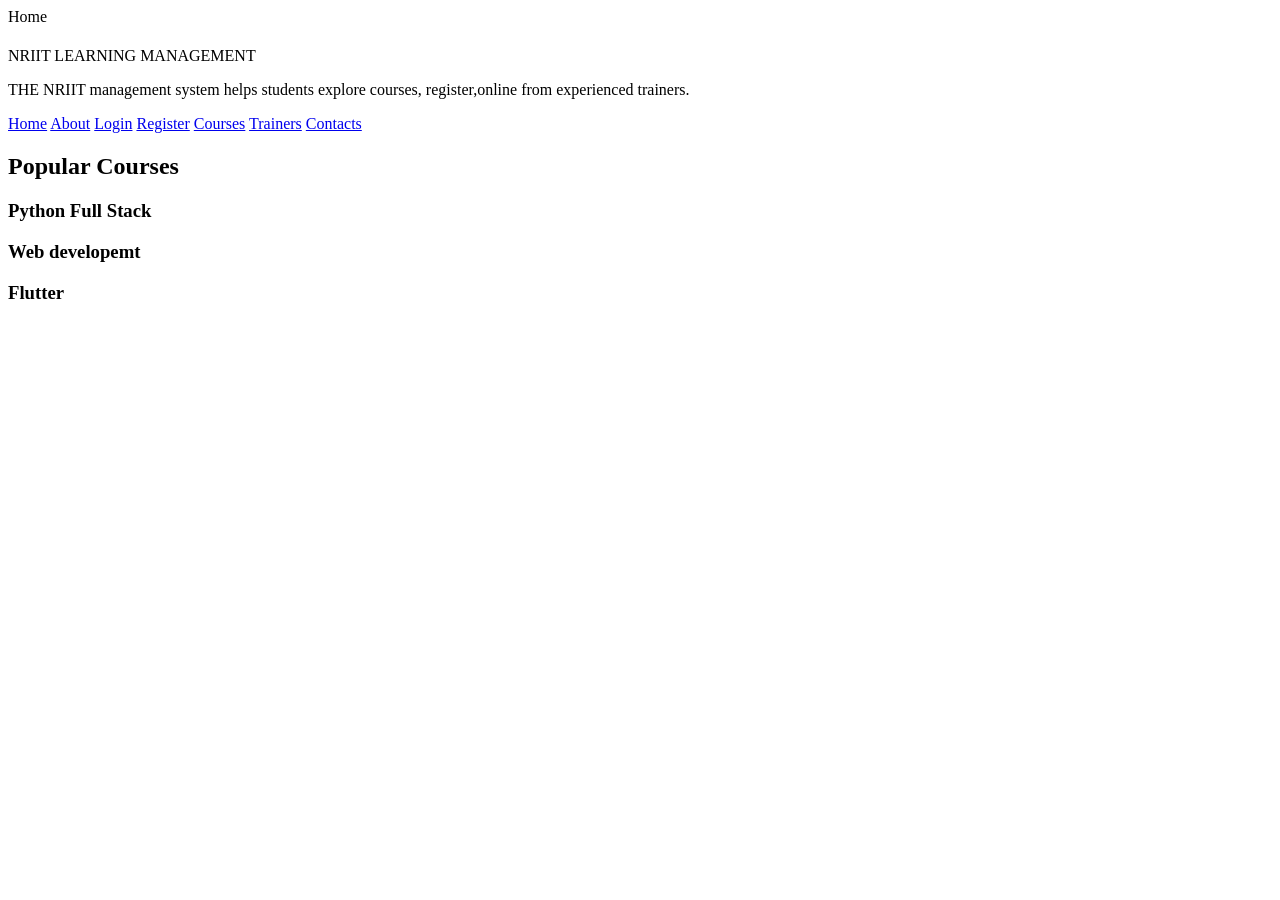
==== index.html @ 48ffd095 "Update site pages and assets" ====
<!DOCTYPE html>
<html lang="en">
<head>
    <meta charset="UTF-8">
    <meta name="viewport" content="width=device-width, initial-scale=1.0">
    <title>Document</title>
</head>
<body>
    
    <header>Home 
        <br>
       <h1></h1> NRIIT LEARNING MANAGEMENT </h1>
       <p>THE NRIIT management system helps students explore courses, register,online from experienced trainers.  </p>
       <nav>
        <a href="index.html">Home</a>
        <a href="about.html">About</a>
        <a href="login.html">Login</a>
        <a href="register.html">Register</a>
        <a href="courses.html">Courses</a>
        <a href="trainers.html">Trainers</a>
        <a href="contact.html">Contacts</a>
       </nav>
       <section>
         <h2>Popular Courses</h2>
         <article>
            <h3>Python Full Stack</h3>
            <h3>Web developemt</h3>
            <h3>Flutter</h3>
         </article>
       </section>
    </header>
    
</body>
</html>
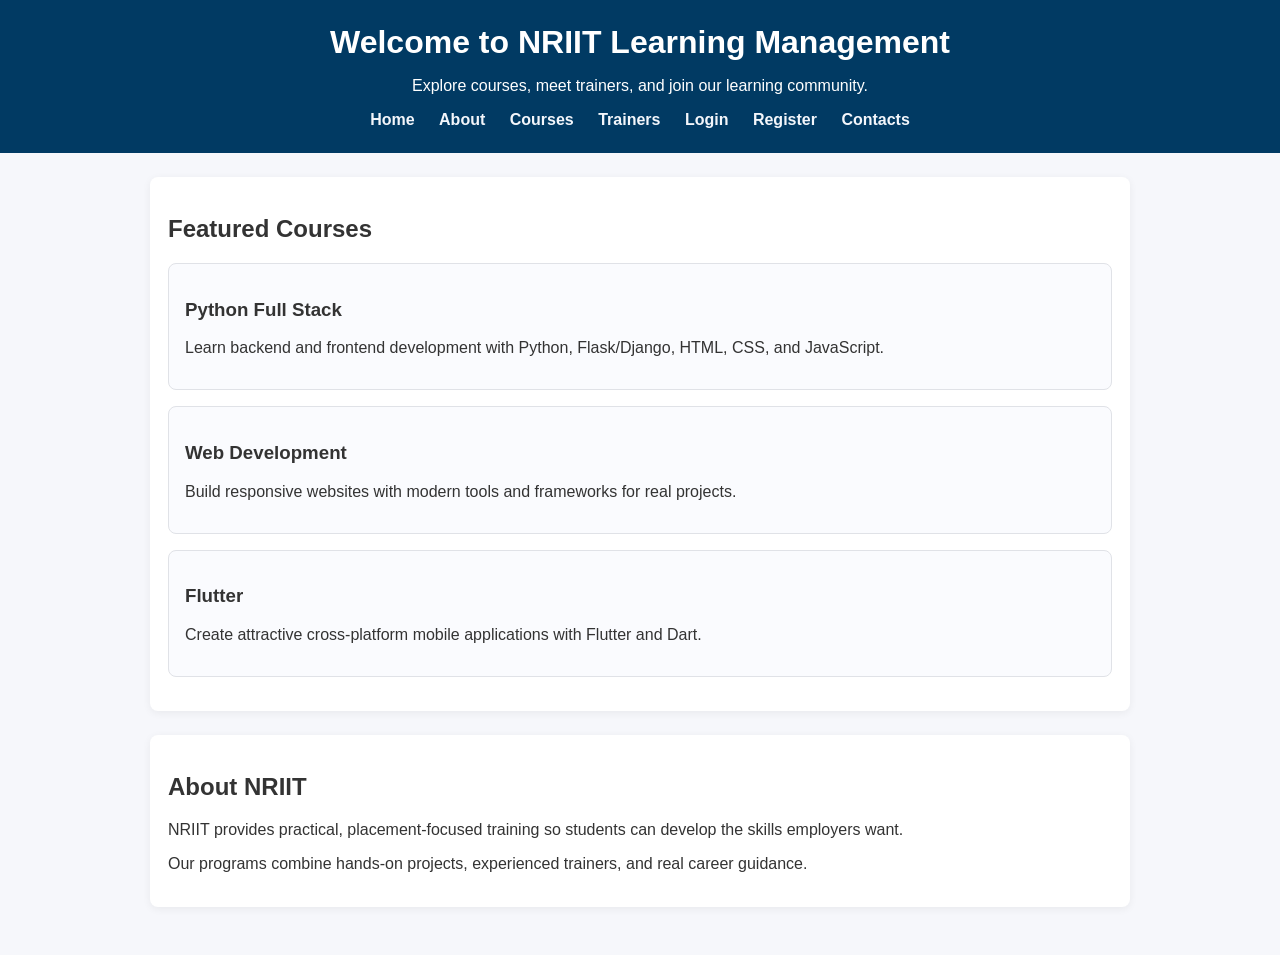
==== commit 042b694a: "Developed page-specific content and navigation links" ====
--- a/index.html
+++ b/index.html
@@ -3,32 +3,44 @@
 <head>
     <meta charset="UTF-8">
     <meta name="viewport" content="width=device-width, initial-scale=1.0">
-    <title>Document</title>
+    <title>NRIIT Learning Management</title>
+    <link rel="stylesheet" href="css.css">
 </head>
 <body>
-    
-    <header>Home 
-        <br>
-       <h1></h1> NRIIT LEARNING MANAGEMENT </h1>
-       <p>THE NRIIT management system helps students explore courses, register,online from experienced trainers.  </p>
-       <nav>
-        <a href="index.html">Home</a>
-        <a href="about.html">About</a>
-        <a href="login.html">Login</a>
-        <a href="register.html">Register</a>
-        <a href="courses.html">Courses</a>
-        <a href="trainers.html">Trainers</a>
-        <a href="contact.html">Contacts</a>
-       </nav>
-       <section>
-         <h2>Popular Courses</h2>
-         <article>
-            <h3>Python Full Stack</h3>
-            <h3>Web developemt</h3>
-            <h3>Flutter</h3>
-         </article>
-       </section>
+    <header>
+        <h1>Welcome to NRIIT Learning Management</h1>
+        <p>Explore courses, meet trainers, and join our learning community.</p>
+        <nav>
+            <a href="index.html">Home</a>
+            <a href="about.html">About</a>
+            <a href="courses.html">Courses</a>
+            <a href="trainers.html">Trainers</a>
+            <a href="login.html">Login</a>
+            <a href="register.html">Register</a>
+            <a href="contact.html">Contacts</a>
+        </nav>
     </header>
-    
+    <main>
+        <section>
+            <h2>Featured Courses</h2>
+            <div class="card">
+                <h3>Python Full Stack</h3>
+                <p>Learn backend and frontend development with Python, Flask/Django, HTML, CSS, and JavaScript.</p>
+            </div>
+            <div class="card">
+                <h3>Web Development</h3>
+                <p>Build responsive websites with modern tools and frameworks for real projects.</p>
+            </div>
+            <div class="card">
+                <h3>Flutter</h3>
+                <p>Create attractive cross-platform mobile applications with Flutter and Dart.</p>
+            </div>
+        </section>
+        <section>
+            <h2>About NRIIT</h2>
+            <p>NRIIT provides practical, placement-focused training so students can develop the skills employers want.</p>
+            <p>Our programs combine hands-on projects, experienced trainers, and real career guidance.</p>
+        </section>
+    </main>
 </body>
-</html>+</html>
--- a/css.css
+++ b/css.css
@@ -0,0 +1,75 @@
+body {
+    font-family: Arial, sans-serif;
+    margin: 0;
+    padding: 0;
+    background: #f6f7fb;
+    color: #333;
+}
+header {
+    background: #013a63;
+    color: #fff;
+    padding: 24px 20px;
+    text-align: center;
+}
+header h1 {
+    margin: 0 0 8px;
+    font-size: 2rem;
+}
+nav {
+    margin-top: 12px;
+}
+nav a {
+    color: #f3f6fb;
+    margin: 0 10px;
+    text-decoration: none;
+    font-weight: bold;
+}
+nav a:hover {
+    text-decoration: underline;
+}
+main {
+    padding: 24px 20px;
+    max-width: 980px;
+    margin: 0 auto;
+}
+section {
+    margin-bottom: 24px;
+    background: #fff;
+    padding: 18px;
+    border-radius: 8px;
+    box-shadow: 0 2px 8px rgba(0,0,0,0.06);
+}
+.card {
+    margin-bottom: 16px;
+    padding: 16px;
+    border: 1px solid #e0e2e7;
+    border-radius: 8px;
+    background: #fafbfe;
+}
+form input,
+form select,
+form textarea,
+form button {
+    width: 100%;
+    max-width: 100%;
+    padding: 10px;
+    margin-top: 8px;
+    margin-bottom: 16px;
+    border: 1px solid #c6cbd7;
+    border-radius: 6px;
+    box-sizing: border-box;
+}
+form button {
+    background: #0073e6;
+    color: white;
+    border: none;
+    cursor: pointer;
+}
+form button:hover {
+    background: #005bb5;
+}
+ul,
+ol {
+    margin: 0;
+    padding-left: 20px;
+}
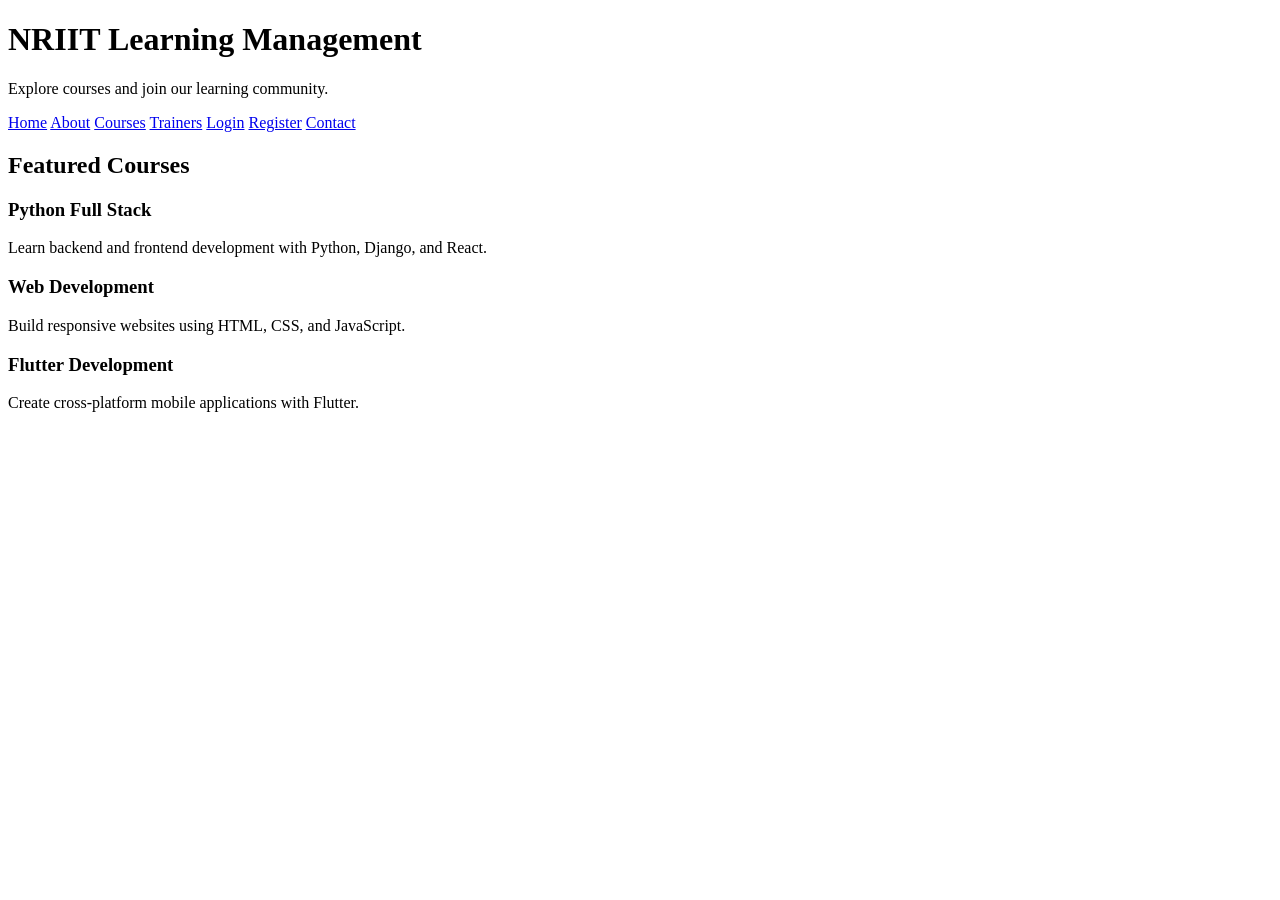
==== commit 696fa1f7: "Add relevant content to all pages" ====
--- a/index.html
+++ b/index.html
@@ -1,46 +1,32 @@
 <!DOCTYPE html>
 <html lang="en">
 <head>
-    <meta charset="UTF-8">
-    <meta name="viewport" content="width=device-width, initial-scale=1.0">
-    <title>NRIIT Learning Management</title>
-    <link rel="stylesheet" href="css.css">
+  <meta charset="UTF-8">
+  <meta name="viewport" content="width=device-width, initial-scale=1.0">
+  <title>NRIIT Learning Management</title>
 </head>
 <body>
-    <header>
-        <h1>Welcome to NRIIT Learning Management</h1>
-        <p>Explore courses, meet trainers, and join our learning community.</p>
-        <nav>
-            <a href="index.html">Home</a>
-            <a href="about.html">About</a>
-            <a href="courses.html">Courses</a>
-            <a href="trainers.html">Trainers</a>
-            <a href="login.html">Login</a>
-            <a href="register.html">Register</a>
-            <a href="contact.html">Contacts</a>
-        </nav>
-    </header>
-    <main>
-        <section>
-            <h2>Featured Courses</h2>
-            <div class="card">
-                <h3>Python Full Stack</h3>
-                <p>Learn backend and frontend development with Python, Flask/Django, HTML, CSS, and JavaScript.</p>
-            </div>
-            <div class="card">
-                <h3>Web Development</h3>
-                <p>Build responsive websites with modern tools and frameworks for real projects.</p>
-            </div>
-            <div class="card">
-                <h3>Flutter</h3>
-                <p>Create attractive cross-platform mobile applications with Flutter and Dart.</p>
-            </div>
-        </section>
-        <section>
-            <h2>About NRIIT</h2>
-            <p>NRIIT provides practical, placement-focused training so students can develop the skills employers want.</p>
-            <p>Our programs combine hands-on projects, experienced trainers, and real career guidance.</p>
-        </section>
-    </main>
+  <header>
+    <h1>NRIIT Learning Management</h1>
+    <p>Explore courses and join our learning community.</p>
+    <nav>
+      <a href="index.html">Home</a>
+      <a href="about.html">About</a>
+      <a href="courses.html">Courses</a>
+      <a href="trainers.html">Trainers</a>
+      <a href="login.html">Login</a>
+      <a href="register.html">Register</a>
+      <a href="contact.html">Contact</a>
+    </nav>
+  </header>
+  <main>
+    <h2>Featured Courses</h2>
+    <h3>Python Full Stack</h3>
+    <p>Learn backend and frontend development with Python, Django, and React.</p>
+    <h3>Web Development</h3>
+    <p>Build responsive websites using HTML, CSS, and JavaScript.</p>
+    <h3>Flutter Development</h3>
+    <p>Create cross-platform mobile applications with Flutter.</p>
+  </main>
 </body>
 </html>
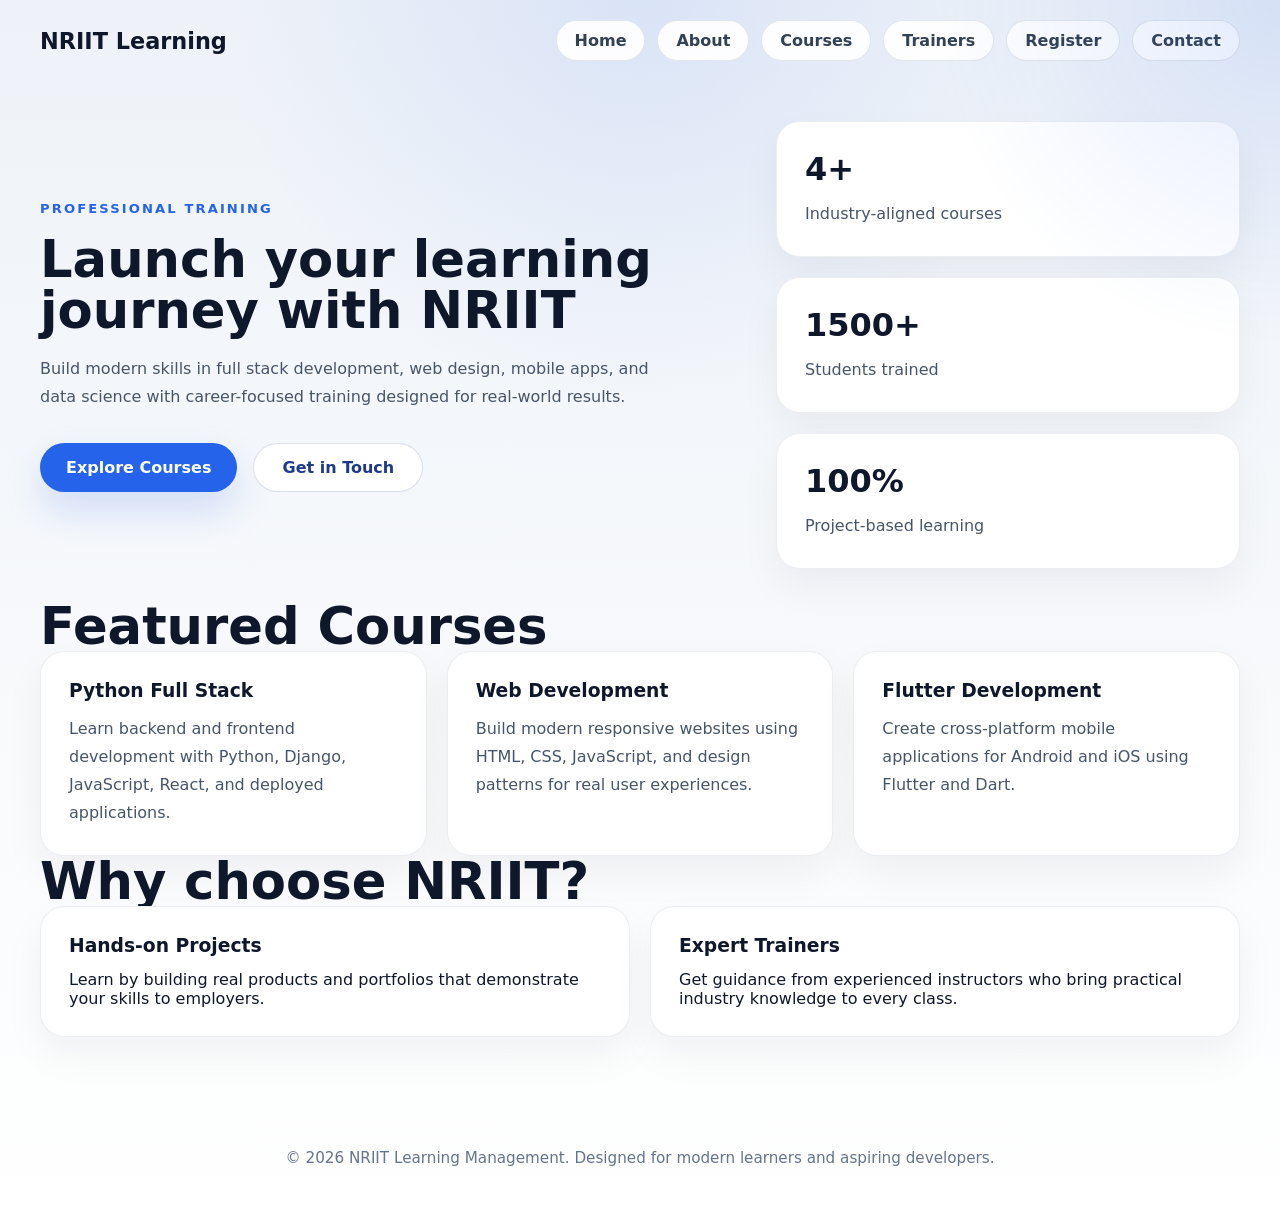
==== commit 5323b32d: "Polished site UI/UX and updated page layouts" ====
--- a/index.html
+++ b/index.html
@@ -3,30 +3,86 @@
 <head>
   <meta charset="UTF-8">
   <meta name="viewport" content="width=device-width, initial-scale=1.0">
+  <link rel="stylesheet" href="css.css">
   <title>NRIIT Learning Management</title>
 </head>
 <body>
-  <header>
-    <h1>NRIIT Learning Management</h1>
-    <p>Explore courses and join our learning community.</p>
-    <nav>
+  <header class="site-header">
+    <div class="brand"><a href="index.html">NRIIT Learning</a></div>
+    <nav class="site-nav">
       <a href="index.html">Home</a>
       <a href="about.html">About</a>
       <a href="courses.html">Courses</a>
       <a href="trainers.html">Trainers</a>
-      <a href="login.html">Login</a>
       <a href="register.html">Register</a>
       <a href="contact.html">Contact</a>
     </nav>
   </header>
-  <main>
-    <h2>Featured Courses</h2>
-    <h3>Python Full Stack</h3>
-    <p>Learn backend and frontend development with Python, Django, and React.</p>
-    <h3>Web Development</h3>
-    <p>Build responsive websites using HTML, CSS, and JavaScript.</p>
-    <h3>Flutter Development</h3>
-    <p>Create cross-platform mobile applications with Flutter.</p>
+  <main class="main-container">
+    <section class="hero">
+      <div class="hero-copy">
+        <span class="eyebrow">Professional training</span>
+        <h1>Launch your learning journey with NRIIT</h1>
+        <p>Build modern skills in full stack development, web design, mobile apps, and data science with career-focused training designed for real-world results.</p>
+        <div class="hero-actions">
+          <a href="courses.html" class="btn btn-primary">Explore Courses</a>
+          <a href="contact.html" class="btn btn-secondary">Get in Touch</a>
+        </div>
+      </div>
+      <div class="hero-visual">
+        <div class="stat-card">
+          <span>4+</span>
+          <p>Industry-aligned courses</p>
+        </div>
+        <div class="stat-card">
+          <span>1500+</span>
+          <p>Students trained</p>
+        </div>
+        <div class="stat-card">
+          <span>100%</span>
+          <p>Project-based learning</p>
+        </div>
+      </div>
+    </section>
+
+    <section>
+      <h2 class="section-title">Featured Courses</h2>
+      <div class="cards-grid">
+        <article class="card">
+          <h3>Python Full Stack</h3>
+          <p>Learn backend and frontend development with Python, Django, JavaScript, React, and deployed applications.</p>
+        </article>
+        <article class="card">
+          <h3>Web Development</h3>
+          <p>Build modern responsive websites using HTML, CSS, JavaScript, and design patterns for real user experiences.</p>
+        </article>
+        <article class="card">
+          <h3>Flutter Development</h3>
+          <p>Create cross-platform mobile applications for Android and iOS using Flutter and Dart.</p>
+        </article>
+      </div>
+    </section>
+
+    <section>
+      <h2 class="section-title">Why choose NRIIT?</h2>
+      <div class="cards-grid">
+        <article class="feature-card">
+          <h3>Hands-on Projects</h3>
+          <p>Learn by building real products and portfolios that demonstrate your skills to employers.</p>
+        </article>
+        <article class="feature-card">
+          <h3>Expert Trainers</h3>
+          <p>Get guidance from experienced instructors who bring practical industry knowledge to every class.</p>
+        </article>
+      </div>
+    </section>
   </main>
+
+  <footer class="footer">
+    <p>© 2026 NRIIT Learning Management. Designed for modern learners and aspiring developers.</p>
+  </footer>
+
+  <script src="js/script.js"></script>
+  <script src="js/test.js"></script>
 </body>
 </html>
--- a/css.css
+++ b/css.css
@@ -0,0 +1,323 @@
+* {
+    box-sizing: border-box;
+}
+
+:root {
+    font-family: 'Inter', system-ui, -apple-system, BlinkMacSystemFont, 'Segoe UI', sans-serif;
+    color: #0f172a;
+    background: #f8fafc;
+}
+
+html {
+    scroll-behavior: smooth;
+}
+
+body {
+    margin: 0;
+    min-height: 100vh;
+    background: radial-gradient(circle at top, rgba(37, 99, 235, 0.10), transparent 30%), linear-gradient(180deg, #eef2f8 0%, #f8fafc 60%, #ffffff 100%);
+}
+
+body::before {
+    content: '';
+    position: fixed;
+    inset: 0;
+    background: radial-gradient(circle at top right, rgba(37, 99, 235, 0.12), transparent 22%);
+    pointer-events: none;
+}
+
+a {
+    color: #2563eb;
+    text-decoration: none;
+}
+
+a:hover,
+a:focus-visible {
+    color: #1d4ed8;
+    text-decoration: underline;
+}
+
+.site-header {
+    width: min(1200px, calc(100% - 32px));
+    margin: 0 auto;
+    padding: 20px 0;
+    display: flex;
+    justify-content: space-between;
+    align-items: center;
+    gap: 20px;
+}
+
+.brand a {
+    font-weight: 800;
+    font-size: 1.4rem;
+    color: #0f172a;
+}
+
+.site-nav {
+    display: flex;
+    flex-wrap: wrap;
+    justify-content: center;
+    gap: 12px;
+}
+
+.site-nav a {
+    display: inline-flex;
+    justify-content: center;
+    align-items: center;
+    padding: 10px 18px;
+    border-radius: 999px;
+    background: rgba(255, 255, 255, 0.92);
+    border: 1px solid rgba(148, 163, 184, 0.26);
+    color: #334155;
+    font-weight: 600;
+    transition: transform 0.2s ease, background 0.2s ease, color 0.2s ease;
+}
+
+.site-nav a:hover,
+.site-nav a:focus-visible {
+    background: #2563eb;
+    color: #ffffff;
+    transform: translateY(-1px);
+}
+
+.main-container {
+    width: min(1200px, calc(100% - 32px));
+    margin: 0 auto;
+    padding: 0 0 60px;
+}
+
+.hero {
+    display: grid;
+    grid-template-columns: 1.2fr 0.8fr;
+    gap: 40px;
+    align-items: center;
+    padding: 40px 0 32px;
+}
+
+.hero-copy {
+    max-width: 620px;
+}
+
+.eyebrow {
+    display: inline-block;
+    margin-bottom: 18px;
+    font-size: 0.82rem;
+    font-weight: 700;
+    color: #2563eb;
+    letter-spacing: 0.16em;
+    text-transform: uppercase;
+}
+
+.hero h1,
+.section-title {
+    margin: 0;
+    font-size: clamp(2.7rem, 4vw, 4rem);
+    line-height: 0.98;
+    color: #0f172a;
+}
+
+.hero p,
+.card p,
+.content-card p,
+.contact-card p {
+    margin: 20px 0 0;
+    color: #475569;
+    line-height: 1.75;
+}
+
+.hero-actions {
+    display: flex;
+    flex-wrap: wrap;
+    gap: 16px;
+    margin-top: 32px;
+}
+
+.btn {
+    display: inline-flex;
+    align-items: center;
+    justify-content: center;
+    min-width: 170px;
+    padding: 14px 26px;
+    border-radius: 999px;
+    font-weight: 700;
+    text-decoration: none;
+    transition: transform 0.2s ease, box-shadow 0.2s ease, background 0.2s ease;
+}
+
+.btn-primary {
+    background: #2563eb;
+    color: #ffffff;
+    box-shadow: 0 18px 38px rgba(37, 99, 235, 0.18);
+}
+
+.btn-secondary {
+    background: #ffffff;
+    color: #1e3a8a;
+    border: 1px solid rgba(30, 58, 138, 0.16);
+}
+
+.btn:hover,
+.btn:focus-visible {
+    transform: translateY(-2px);
+}
+
+.hero-visual,
+.stats-grid,
+.cards-grid {
+    display: grid;
+    gap: 20px;
+}
+
+.stats-grid {
+    grid-template-columns: repeat(2, minmax(0, 1fr));
+}
+
+.stat-card,
+.card,
+.highlight-card,
+.feature-card,
+.content-card,
+.contact-card,
+.trainer-card {
+    padding: 28px;
+    border-radius: 24px;
+    background: #ffffff;
+    border: 1px solid rgba(148, 163, 184, 0.18);
+    box-shadow: 0 18px 40px rgba(15, 23, 42, 0.05);
+}
+
+.stat-card span {
+    display: block;
+    font-size: 2rem;
+    font-weight: 800;
+    color: #0f172a;
+}
+
+.stat-card p,
+.card p,
+.feature-card p,
+.content-card p,
+.contact-card p,
+.trainer-card p {
+    margin: 12px 0 0;
+}
+
+.cards-grid {
+    grid-template-columns: repeat(auto-fit, minmax(260px, 1fr));
+}
+
+.card h3,
+.highlight-card h3,
+.feature-card h3,
+.content-card h3,
+.contact-card h3,
+.trainer-card h3 {
+    margin: 0 0 14px;
+    color: #0f172a;
+}
+
+.feature-list,
+.content-card ul {
+    list-style: none;
+    padding: 0;
+    margin: 20px 0 0;
+    display: grid;
+    gap: 12px;
+}
+
+.feature-list li,
+.content-card li {
+    padding: 16px 18px;
+    background: #f8fafc;
+    border-radius: 16px;
+    border: 1px solid rgba(148, 163, 184, 0.18);
+}
+
+.training-grid,
+.profile-grid {
+    display: grid;
+    gap: 24px;
+    grid-template-columns: repeat(auto-fit, minmax(260px, 1fr));
+}
+
+.auth-form {
+    display: grid;
+    gap: 18px;
+    margin-top: 24px;
+}
+
+.auth-form label {
+    font-size: 0.95rem;
+    font-weight: 700;
+    color: #0f172a;
+}
+
+.auth-form input,
+.auth-form select,
+.auth-form textarea {
+    width: 100%;
+    padding: 14px 16px;
+    border: 1px solid #cbd5e1;
+    border-radius: 14px;
+    background: #f8fafc;
+    color: #0f172a;
+    font-size: 1rem;
+}
+
+.auth-form button {
+    width: fit-content;
+    padding: 14px 26px;
+    border: none;
+    border-radius: 999px;
+    background: #2563eb;
+    color: #ffffff;
+    font-weight: 700;
+    cursor: pointer;
+    transition: transform 0.2s ease, background 0.2s ease;
+}
+
+.auth-form button:hover,
+.auth-form button:focus-visible {
+    background: #1e40af;
+    transform: translateY(-1px);
+}
+
+.small-text {
+    margin-top: 18px;
+    color: #475569;
+}
+
+.footer {
+    width: min(1200px, calc(100% - 32px));
+    margin: 0 auto;
+    padding: 36px 0;
+    text-align: center;
+    color: #64748b;
+    font-size: 0.95rem;
+}
+
+@media (max-width: 900px) {
+    .hero {
+        grid-template-columns: 1fr;
+    }
+
+    .stats-grid {
+        grid-template-columns: 1fr;
+    }
+}
+
+@media (max-width: 720px) {
+    .site-header {
+        flex-direction: column;
+        align-items: stretch;
+        padding: 16px 0;
+    }
+
+    .site-nav {
+        justify-content: flex-start;
+    }
+
+    .main-container {
+        padding: 0 16px 48px;
+    }
+}
